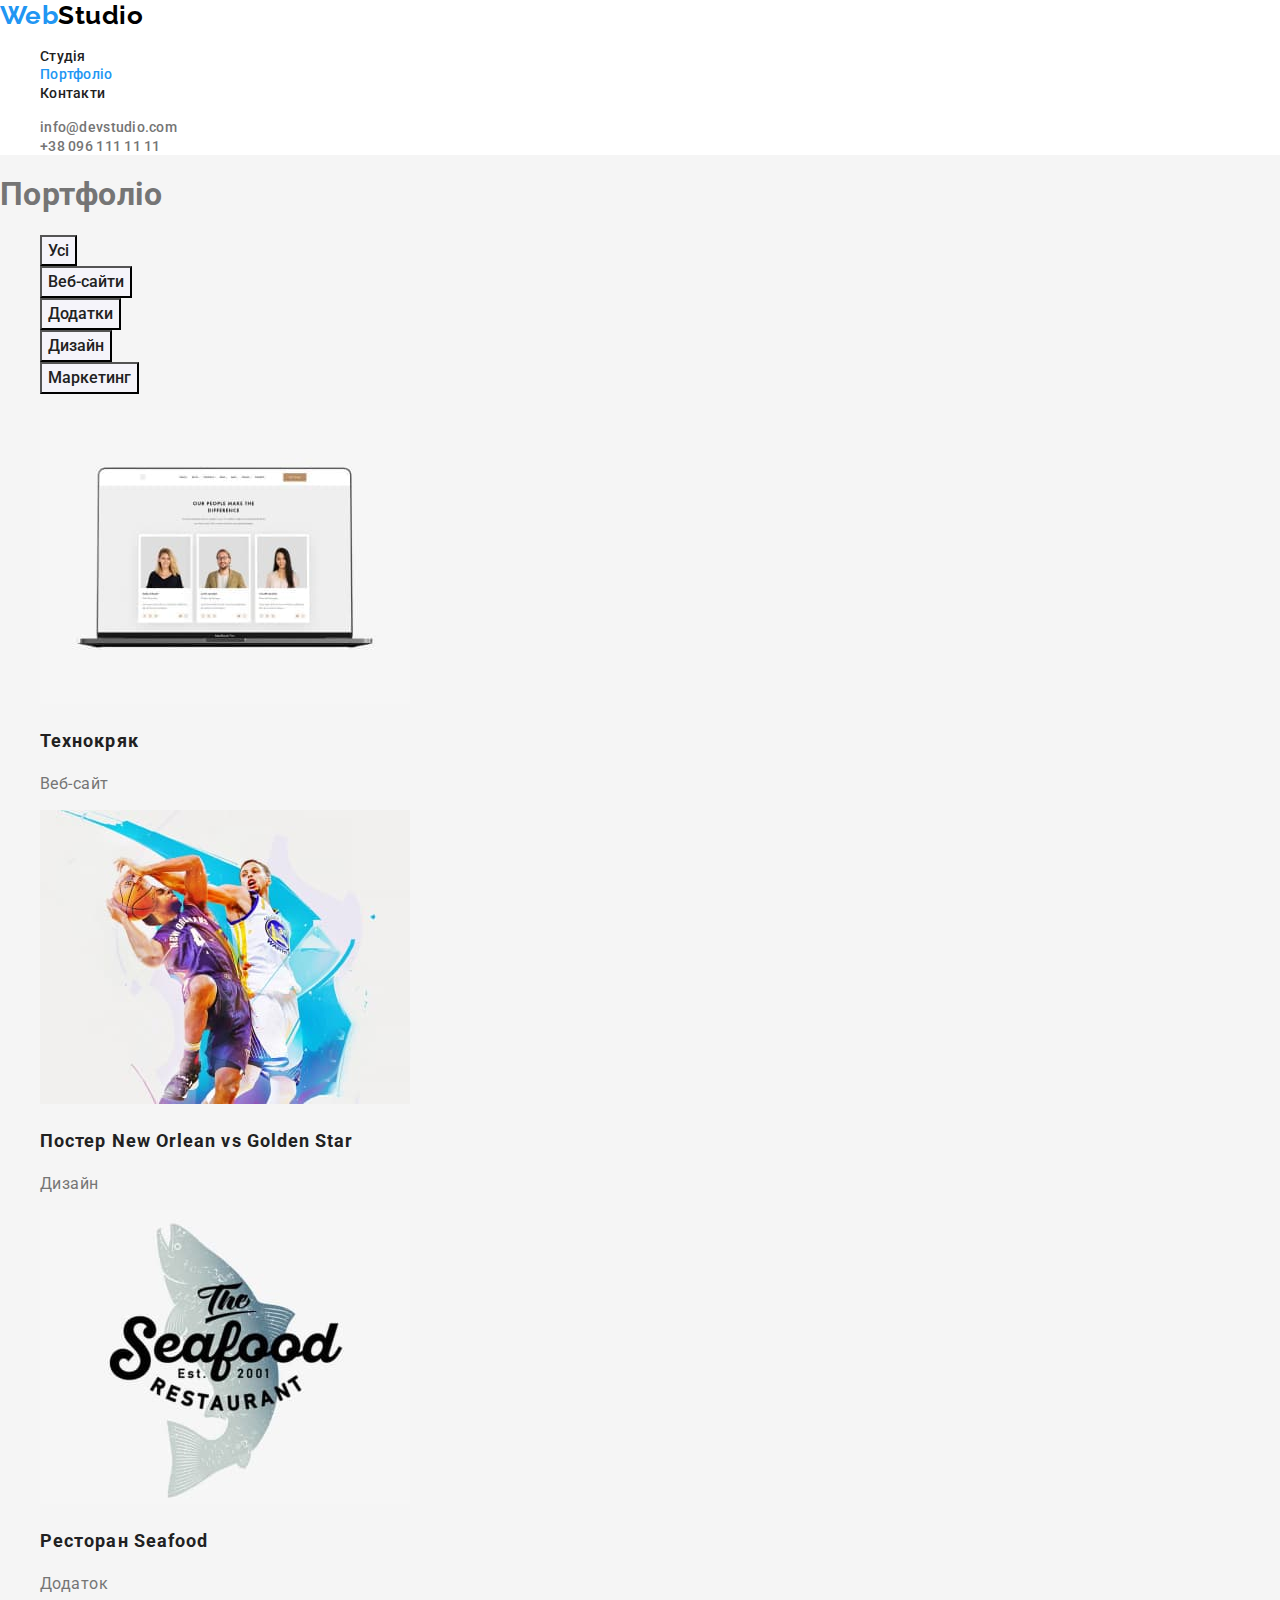
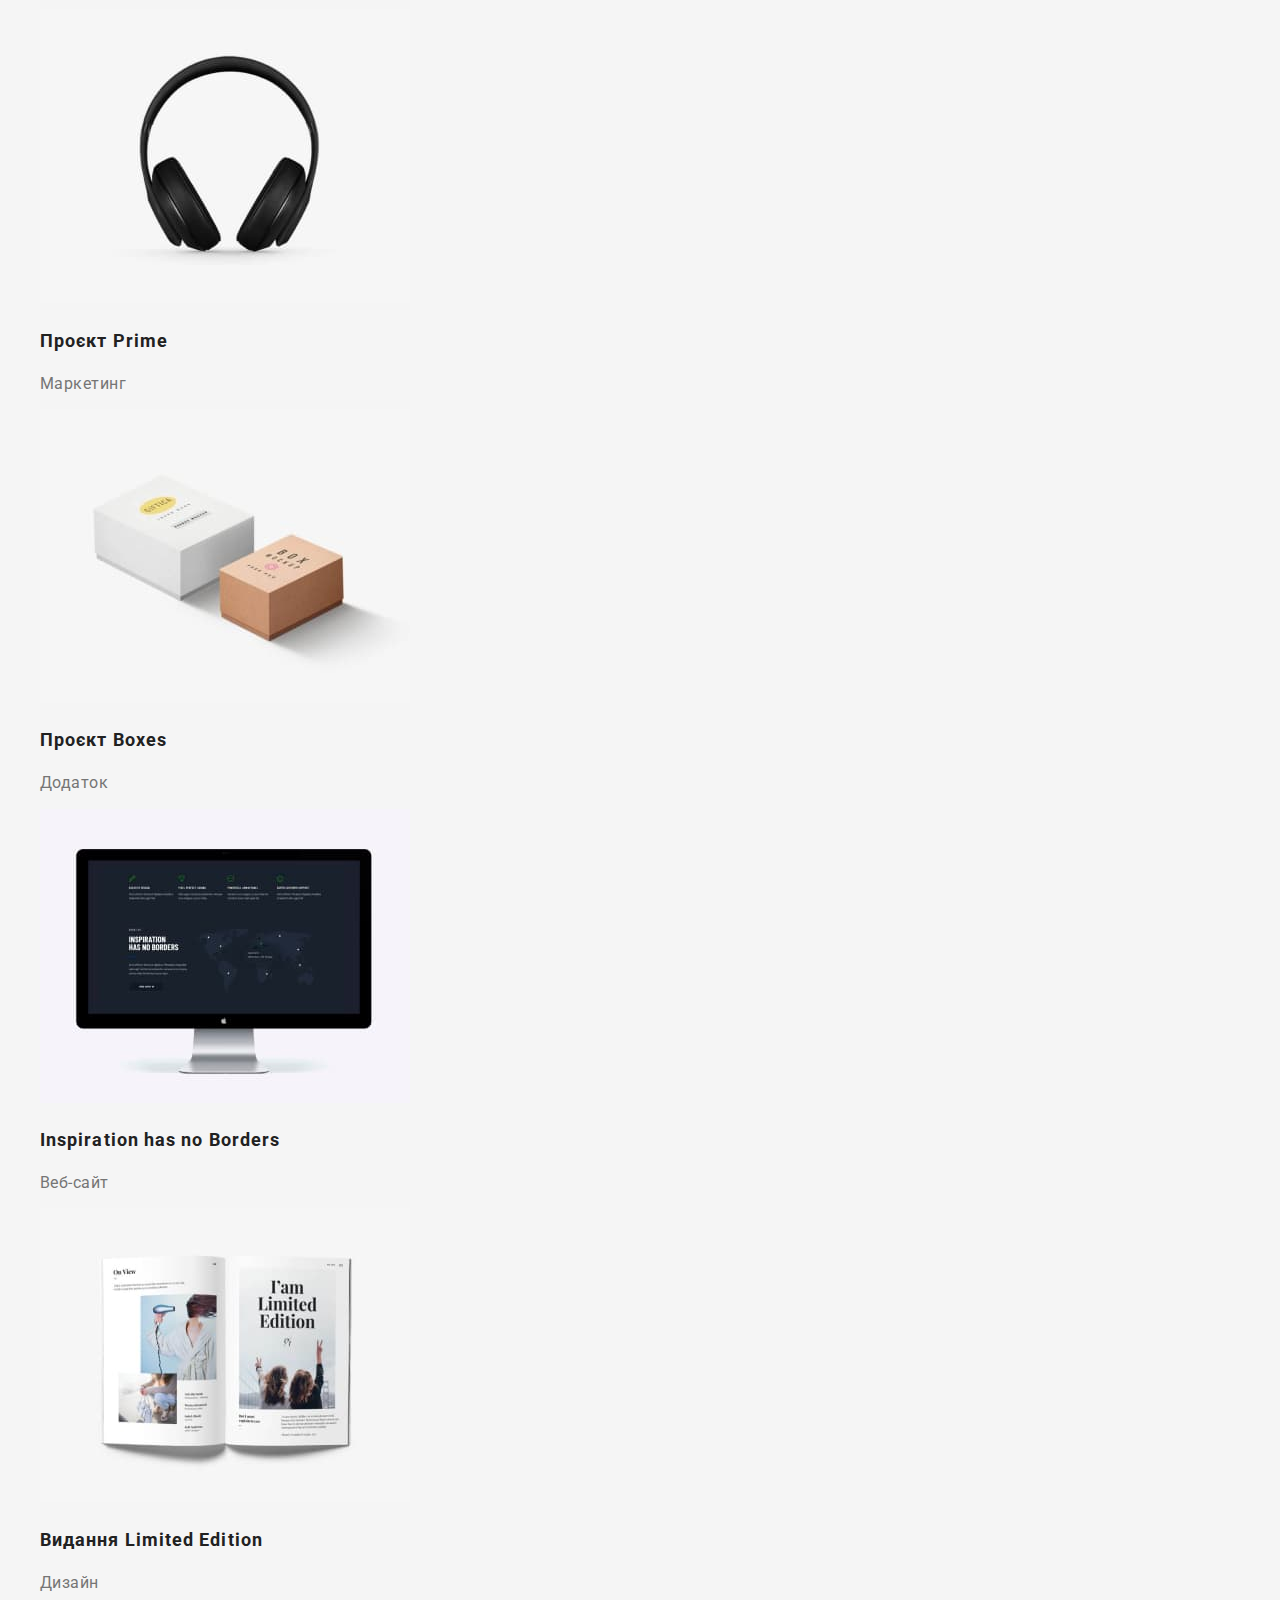
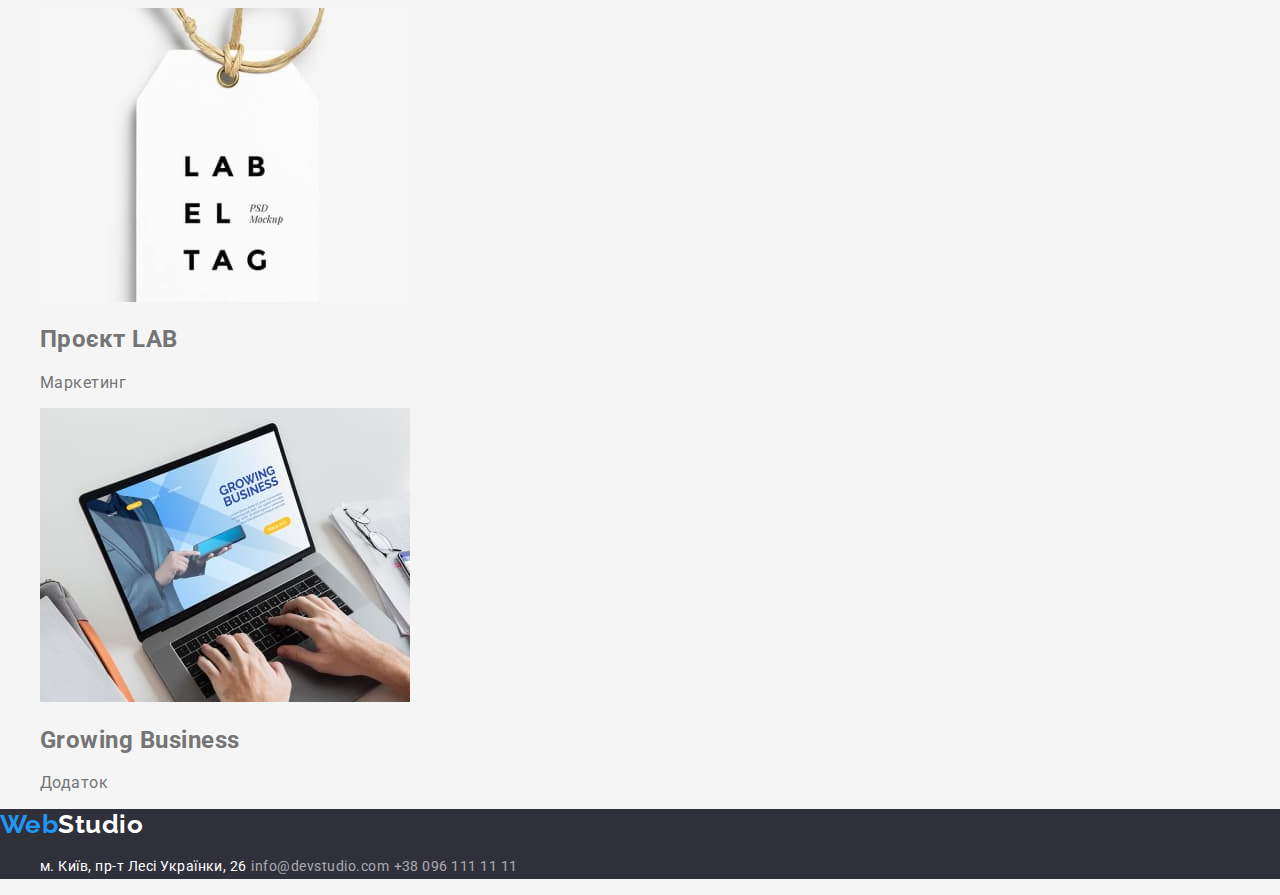
==== portfolio.html @ 349bbc89 "клон дз 2" ====
<!DOCTYPE html>
<html lang="uk">
  <head>
    <meta charset="UTF-8" />
    <meta http-equiv="X-UA-Compatible" content="IE=edge" />
    <meta name="viewport" content="width=device-width, initial-scale=1.0" />
    <title>портфоліо</title>
    <link
      href="https://fonts.googleapis.com/css2?family=Raleway:wght@700&family=Roboto:wght@400;500;700;900&display=swap"
      rel="stylesheet"
    />
    <link
      rel="stylesheet"
      href="https://cdnjs.cloudflare.com/ajax/libs/modern-normalize/1.1.0/modern-normalize.min.css"
    />
    <link rel="stylesheet" href="./css/style.css" />
  </head>
  <body class="page">
    <!-- основна навігація -->
    <!-- хедер -->
    <header class="page-header">
      <nav>
        <a href="./index.html" class="logo"
          >Web<span class="accent">Studio</span></a
        >
        <ul class="site-nav">
          <li><a href="./index.html" class="link">Студія</a></li>
          <li><a href="./portfolio.html" class="link current">Портфоліо</a></li>
          <li><a href="" class="link">Контакти</a></li>
        </ul>
      </nav>
      <ul class="contacts">
        <li>
          <a href="mailto:info@devstudio.com" class="link"
            >info@devstudio.com</a
          >
        </li>
        <li><a href="tel:+380961111111" class="link">+38 096 111 11 11</a></li>
      </ul>
    </header>

    <!-- портфоліо -->
    <main>
      <section class="section">
        <h1 class="section-title">Портфоліо</h1>

        <!-- фільтр -->
        <ul class="cursors">
          <li><button type="button" class="pointer">Усі</button></li>
          <li>
            <button type="button" class="pointer">Веб-сайти</button>
          </li>
          <li><button type="button" class="pointer">Додатки</button></li>
          <li><button type="button" class="pointer">Дизайн</button></li>
          <li>
            <button type="button" class="pointer">Маркетинг</button>
          </li>
        </ul>

        <!-- перелік проектів -->
        <ul class="projects">
          <li>
            <img src="./images/img7.jpg" alt="фото проекту" width="370" />
            <h2 class="title">Технокряк</h2>
            <p class="text">Веб-сайт</p>
          </li>
          <li>
            <img src="./images/img8.jpg" alt="фото проекту" width="370" />
            <h2 class="title">Постер New Orlean vs Golden Star</h2>
            <p class="text">Дизайн</p>
          </li>
          <li>
            <img src="./images/img9.jpg" alt="фото проекту" width="370" />
            <h2 class="title">Ресторан Seafood</h2>
            <p class="text">Додаток</p>
          </li>
          <li>
            <img src="./images/img10.jpg" alt="фото проекту" width="370" />
            <h2 class="title">Проєкт Prime</h2>
            <p class="text">Маркетинг</p>
          </li>
          <li>
            <img src="./images/img11.jpg" alt="фото проекту" width="370" />
            <h2 class="title">Проєкт Boxes</h2>
            <p class="text">Додаток</p>
          </li>
          <li>
            <img src="./images/img12.jpg" alt="фото проекту" width="370" />
            <h2 class="title">Inspiration has no Borders</h2>
            <p class="text">Веб-сайт</p>
          </li>
          <li>
            <img src="./images/img13.jpg" alt="фото проекту" width="370" />
            <h2 class="title">Видання Limited Edition</h2>
            <p class="text">Дизайн</p>
          </li>
          <li>
            <img src="./images/img14.jpg" alt="фото проекту" width="370" />
            <h2 class="section-title">Проєкт LAB</h2>
            <p>Маркетинг</p>
          </li>
          <li>
            <img src="./images/img15.jpg" alt="фото проекту" width="370" />
            <h2 class="section-title">Growing Business</h2>
            <p>Додаток</p>
          </li>
        </ul>
      </section>
    </main>

    <!--футер -->
    <footer class="page-footer">
      <a href="./index.html" class="logo"
        >Web<span class="accent-footer">Studio</span></a
      >
      <address class="address">
        <ul>
          <li>
            <a
              href="https://goo.gl/maps/Py5ExuETCazi23TDA"
              currenttarget="_blank"
              rel="noopener noreferrer"
              class="link-address"
              >м. Київ, пр-т Лесі Українки, 26</a
            >
            <a href="mailto:info@devstudio.com" class="link"
              >info@devstudio.com</a
            >
            <a href="tel:+380961111111" class="link">+38 096 111 11 11</a>
          </li>
        </ul>
      </address>
    </footer>
  </body>
</html>
---- css/style.css ----
:root {
  --primery-text-color: #757575;
  --title-text-color: #212121;
  --hover-focus-link-color: #2196f3;
  --filters-button-color: #212121;
  --filters-button-bcg-color: #f5f4fa;
  --filters-button-color-hover: #ffffff;
  --filters-button-bcg-color-focus: #2196f3;
}

/* цвет основного текста #757575 */
/* вторичній цвет текста #212121 */
/* акцент #2196F3 */
/* цвет фона f5f5f5 */
/* вторичній цвет фона #F5F4FA */

.page {
  background-color: #f5f5f5;
  color: var(--primery-text-color);
  font-family: Roboto, sans-serif;
  letter-spacing: 0.03em;
}
button {
  font-family: inherit;
}
ul {
  list-style: none;
}
a {
  text-decoration: none;
}

/* стили для хедер */
/* page header */
.page-header {
  background-color: #ffffff;
}
.logo {
  color: #2196f3;
  font-family: Raleway, sans-serif;
  font-weight: 700;
  font-size: 26px;
  line-height: 1.19;
}
.logo .accent {
  color: #000000;
}
.logo .accent-footer {
  color: #ffffff;
}
.site-nav .link {
  color: var(--title-text-color);
  font-weight: 500;
  font-size: 14px;
  line-height: 1.14;
  letter-spacing: 0.02em;
}
.site-nav .link:hover,
.site-nav .link:focus {
  color: var(--hover-focus-link-color);
}
.site-nav .link.current {
  color: #2196f3;
}
.contacts .link {
  color: var(--primery-text-color);
  font-weight: 500;
  font-size: 14px;
  line-height: 1.14;
  letter-spacing: 0.02em;
}
.contacts .link:hover,
.contacts .link:focus {
  color: var(--hover-focus-link-color);
}

/* стили для футер */
/* page footer */
.page-footer {
  background-color: #2f303a;
}
.address .link-address {
  color: #ffffff;
  font-size: 14px;
  line-height: 1.71;
  font-style: normal;
}
.address .link-address:hover,
.address .link-address:focus {
  color: var(--hover-focus-link-color);
}
.address .link {
  color: rgba(255, 255, 255, 0.6);
  font-size: 14px;
  line-height: 1.71;
  font-style: normal;
}
.address .link:hover,
.address .link:focus {
  color: var(--hover-focus-link-color);
}

/* стили для "студия" */
/* hero */
.hero {
  background-color: #2f303a;
}
.hero .title {
  color: #ffffff;
  font-weight: 900;
  font-size: 44px;
  line-height: 1.36;
  text-align: center;
  letter-spacing: 0.06em;
  text-transform: uppercase;
}
.hero .button {
  color: #ffffff;
  background-color: #2196f3;
  font-weight: 700;
  font-size: 16px;
  line-height: 1.88;
  display: flex;
  align-items: center;
  text-align: center;
  letter-spacing: 0.06em;
}
/* section features*/
.section-features .title {
  color: var(--title-text-color);
  font-weight: 700;
  font-size: 14px;
  line-height: 1.14;
  text-transform: uppercase;
}
.section-features .text {
  color: var(--primery-text-color);
  font-size: 14px;
  line-height: 1.71;
}

/* section work */
.section-work .title {
  color: var(--title-text-color);
  font-weight: 700;
  font-size: 36px;
  line-height: 1.16;
  text-align: center;
}

/* section team */
.team-title {
  color: var(--title-text-color);
  font-weight: 700;
  font-size: 36px;
  line-height: 1.16;
  text-align: center;
}
.section-team .title {
  color: var(--title-text-color);
  font-weight: 500;
  font-size: 16px;
  line-height: 1.18;
  /* identical to box height */
  text-align: center;
}
.section-team .text {
  color: var(--primery-text-color);
  font-size: 16px;
  line-height: 1.18;
  /* identical to box height */
  text-align: center;
}

/* стили для "портфолио" */
/* filters page portfolio */
.cursors .pointer {
  color: var(--filters-button-color);
  background-color: var(--filters-button-bcg-color);
  font-weight: 500;
  font-size: 16px;
  line-height: 1.62;
  text-align: center;
}
.cursors .pointer:hover,
.cursors .pointer:focus {
  color: var(--filters-button-color-hover);
  background-color: var(--filters-button-bcg-color-focus);
}
.pointer {
  cursor: pointer;
}

/* projects */
.projects .title {
  color: var(--title-text-color);
  font-weight: 700;
  font-size: 18px;
  line-height: 2;
  letter-spacing: 0.06em;
}
.project .text {
  color: var(--primery-text-color);
  font-size: 16px;
  line-height: 1.88;
}
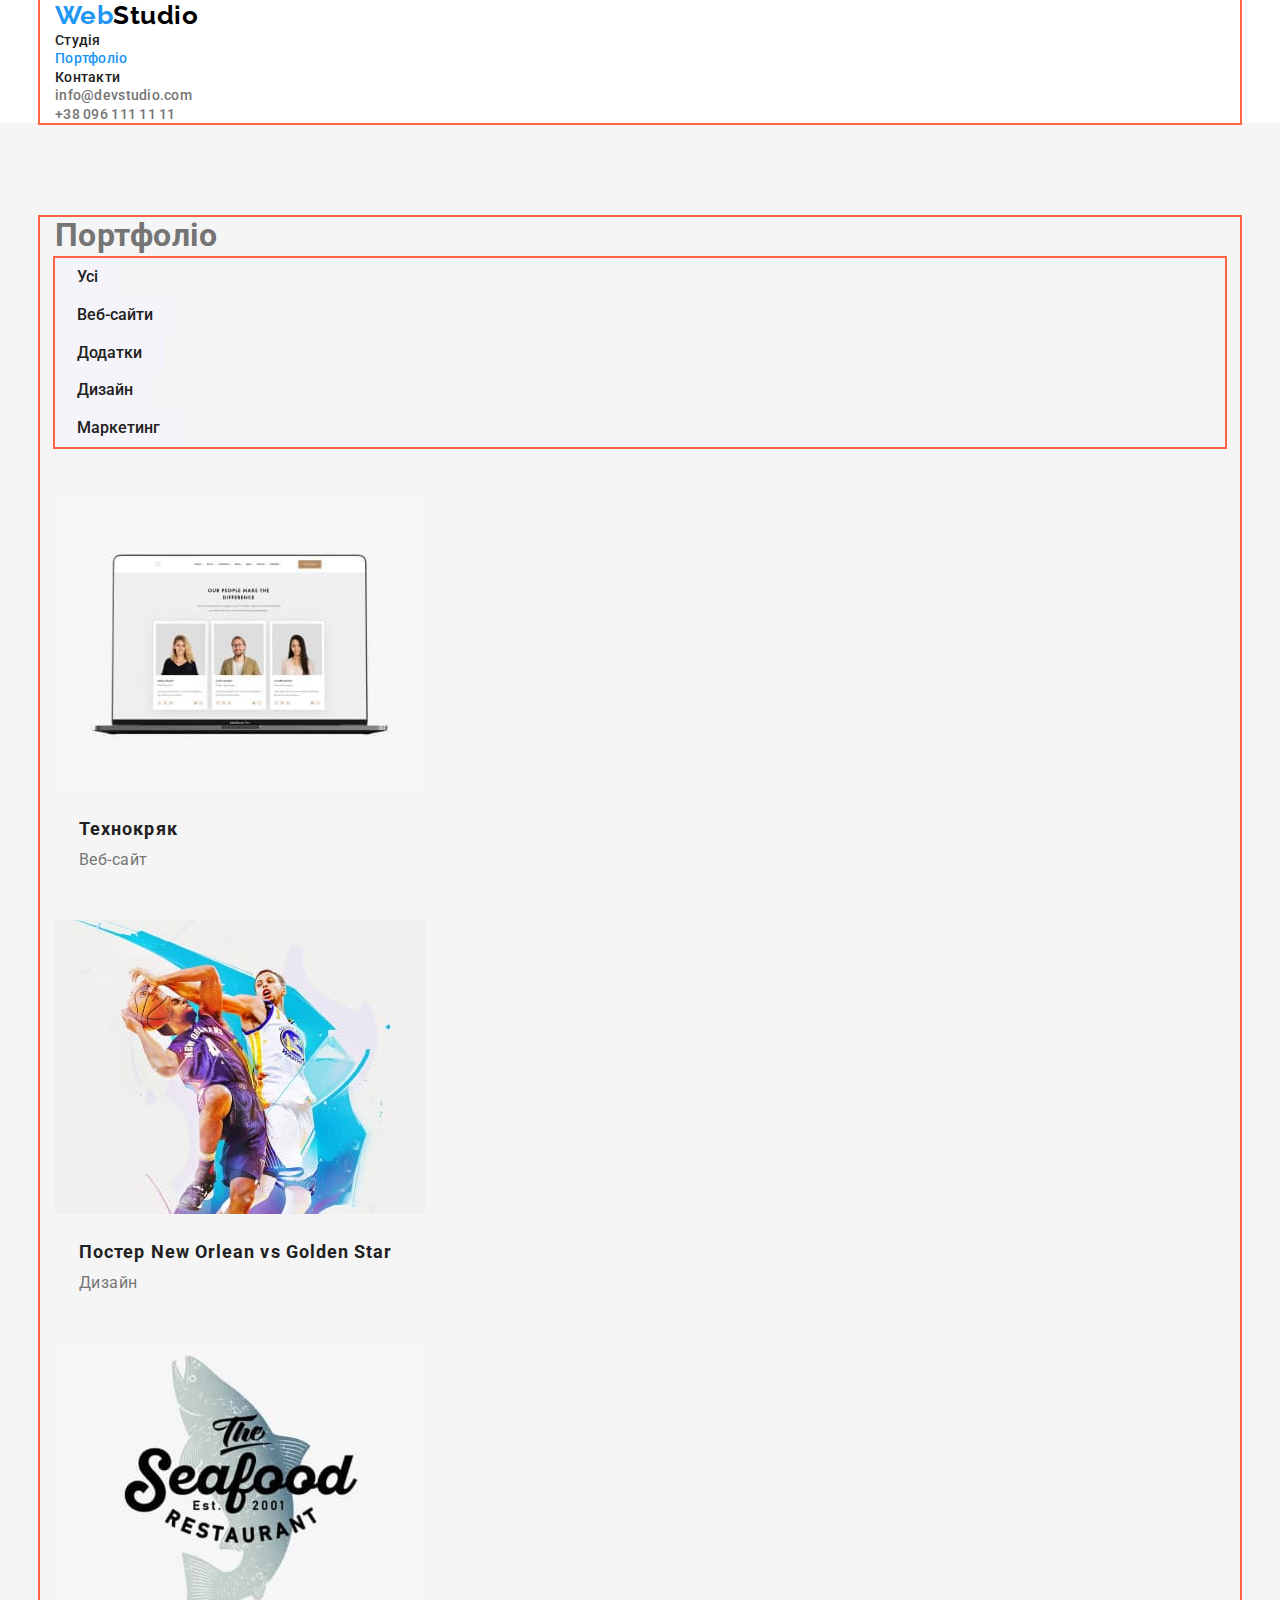
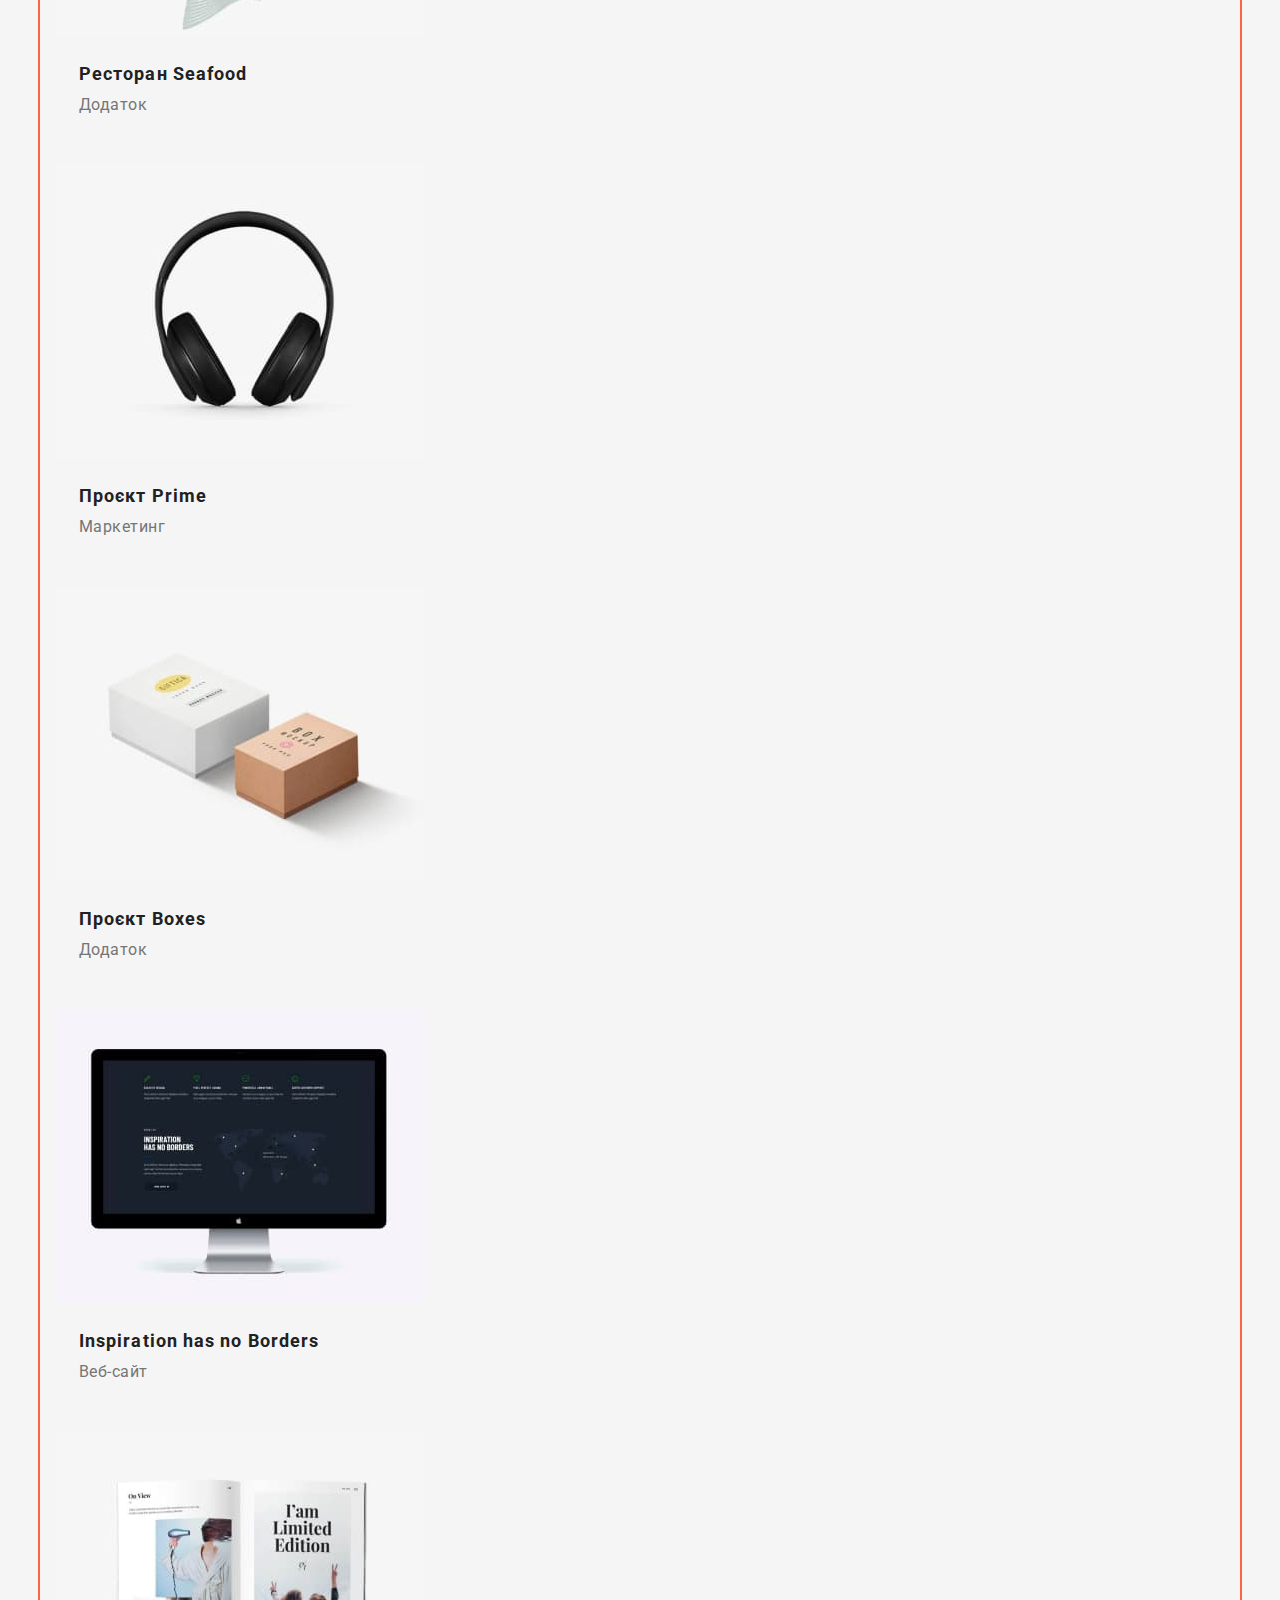
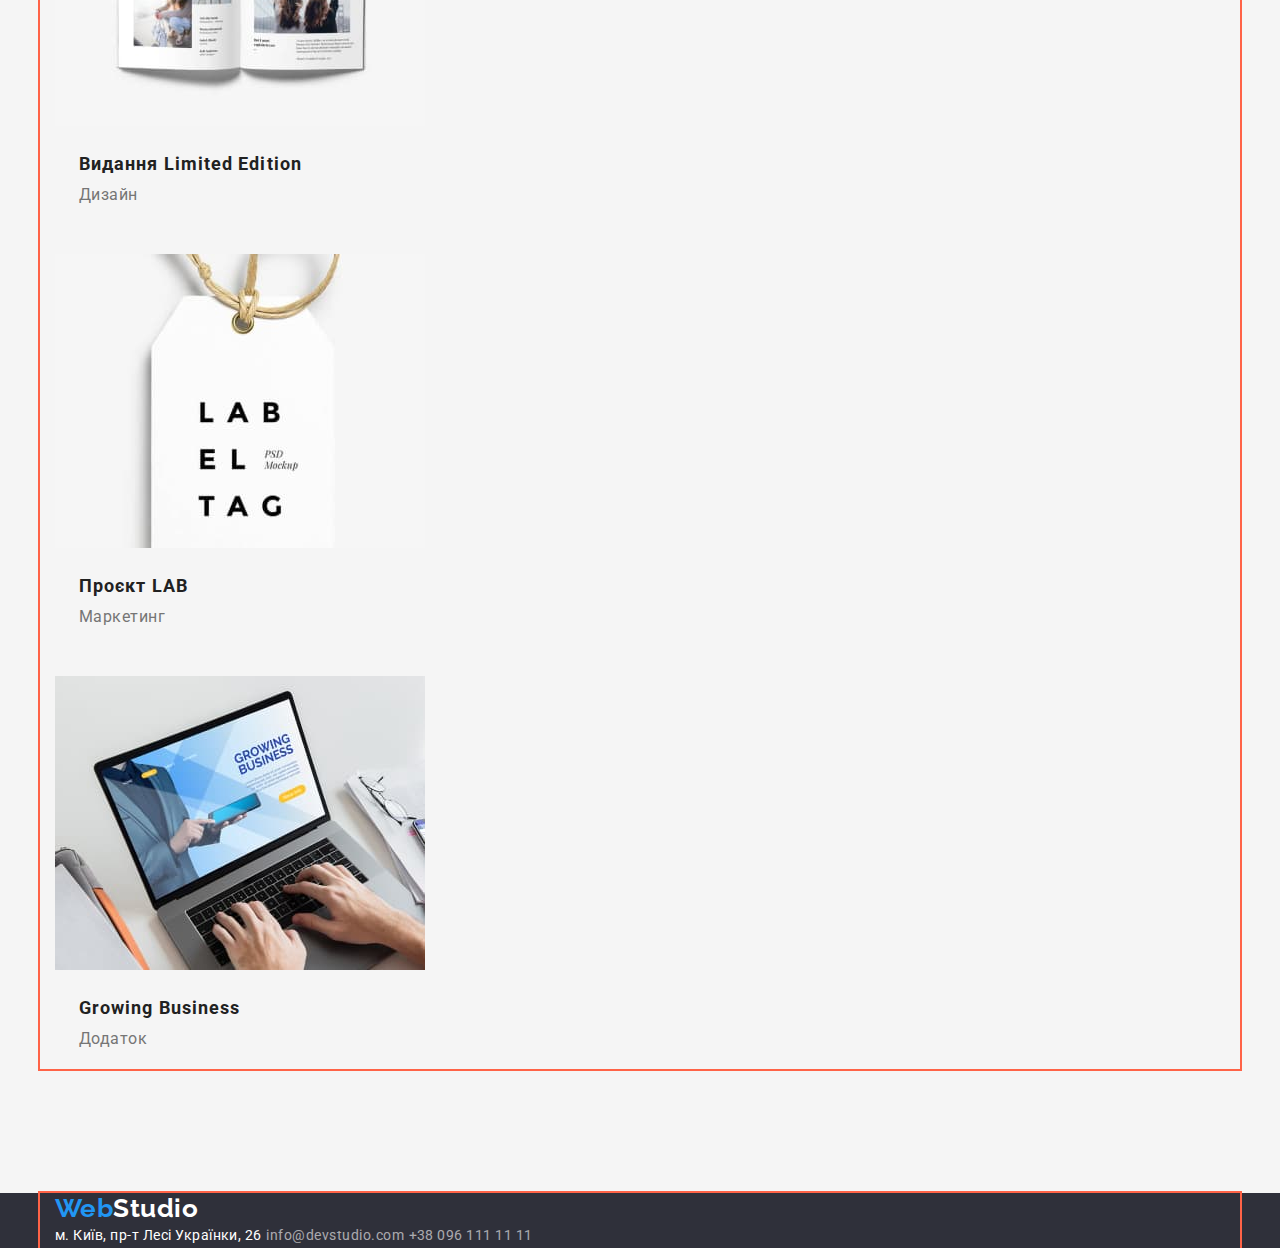
==== commit e2b9ad00: "геометрия" ====
--- a/portfolio.html
+++ b/portfolio.html
@@ -19,117 +19,153 @@
     <!-- основна навігація -->
     <!-- хедер -->
     <header class="page-header">
-      <nav>
-        <a href="./index.html" class="logo"
-          >Web<span class="accent">Studio</span></a
-        >
-        <ul class="site-nav">
-          <li><a href="./index.html" class="link">Студія</a></li>
-          <li><a href="./portfolio.html" class="link current">Портфоліо</a></li>
-          <li><a href="" class="link">Контакти</a></li>
+      <div class="conteiner">
+        <nav>
+          <a href="./index.html" class="logo"
+            >Web<span class="accent">Studio</span></a
+          >
+          <ul class="site-nav">
+            <li><a href="./index.html" class="link">Студія</a></li>
+            <li>
+              <a href="./portfolio.html" class="link current">Портфоліо</a>
+            </li>
+            <li><a href="" class="link">Контакти</a></li>
+          </ul>
+        </nav>
+        <ul class="contacts">
+          <li>
+            <a href="mailto:info@devstudio.com" class="link"
+              >info@devstudio.com</a
+            >
+          </li>
+          <li>
+            <a href="tel:+380961111111" class="link">+38 096 111 11 11</a>
+          </li>
         </ul>
-      </nav>
-      <ul class="contacts">
-        <li>
-          <a href="mailto:info@devstudio.com" class="link"
-            >info@devstudio.com</a
-          >
-        </li>
-        <li><a href="tel:+380961111111" class="link">+38 096 111 11 11</a></li>
-      </ul>
+      </div>
     </header>
 
     <!-- портфоліо -->
     <main>
       <section class="section">
-        <h1 class="section-title">Портфоліо</h1>
+        <div class="conteiner">
+          <h1 class="section-title">Портфоліо</h1>
 
-        <!-- фільтр -->
-        <ul class="cursors">
-          <li><button type="button" class="pointer">Усі</button></li>
-          <li>
-            <button type="button" class="pointer">Веб-сайти</button>
-          </li>
-          <li><button type="button" class="pointer">Додатки</button></li>
-          <li><button type="button" class="pointer">Дизайн</button></li>
-          <li>
-            <button type="button" class="pointer">Маркетинг</button>
-          </li>
-        </ul>
+          <!-- фільтр -->
+          <ul class="filter-list">
+            <li class="filter-item">
+              <button type="button" class="filter-btn">Усі</button>
+            </li>
+            <li class="filter-item">
+              <button type="button" class="filter-btn">Веб-сайти</button>
+            </li>
+            <li class="filter-item">
+              <button type="button" class="filter-btn">Додатки</button>
+            </li>
+            <li class="filter-item">
+              <button type="button" class="filter-btn">Дизайн</button>
+            </li>
+            <li class="filter-item">
+              <button type="button" class="filter-btn">Маркетинг</button>
+            </li>
+          </ul>
 
-        <!-- перелік проектів -->
-        <ul class="projects">
-          <li>
-            <img src="./images/img7.jpg" alt="фото проекту" width="370" />
-            <h2 class="title">Технокряк</h2>
-            <p class="text">Веб-сайт</p>
-          </li>
-          <li>
-            <img src="./images/img8.jpg" alt="фото проекту" width="370" />
-            <h2 class="title">Постер New Orlean vs Golden Star</h2>
-            <p class="text">Дизайн</p>
-          </li>
-          <li>
-            <img src="./images/img9.jpg" alt="фото проекту" width="370" />
-            <h2 class="title">Ресторан Seafood</h2>
-            <p class="text">Додаток</p>
-          </li>
-          <li>
-            <img src="./images/img10.jpg" alt="фото проекту" width="370" />
-            <h2 class="title">Проєкт Prime</h2>
-            <p class="text">Маркетинг</p>
-          </li>
-          <li>
-            <img src="./images/img11.jpg" alt="фото проекту" width="370" />
-            <h2 class="title">Проєкт Boxes</h2>
-            <p class="text">Додаток</p>
-          </li>
-          <li>
-            <img src="./images/img12.jpg" alt="фото проекту" width="370" />
-            <h2 class="title">Inspiration has no Borders</h2>
-            <p class="text">Веб-сайт</p>
-          </li>
-          <li>
-            <img src="./images/img13.jpg" alt="фото проекту" width="370" />
-            <h2 class="title">Видання Limited Edition</h2>
-            <p class="text">Дизайн</p>
-          </li>
-          <li>
-            <img src="./images/img14.jpg" alt="фото проекту" width="370" />
-            <h2 class="section-title">Проєкт LAB</h2>
-            <p>Маркетинг</p>
-          </li>
-          <li>
-            <img src="./images/img15.jpg" alt="фото проекту" width="370" />
-            <h2 class="section-title">Growing Business</h2>
-            <p>Додаток</p>
-          </li>
-        </ul>
+          <!-- перелік проектів -->
+          <ul class="projects">
+            <li class="projects-item">
+              <img src="./images/img7.jpg" alt="фото проекту" width="370" />
+              <div class="sub-title">
+                <h2 class="title section-title">Технокряк</h2>
+                <p class="text">Веб-сайт</p>
+              </div>
+            </li>
+            <li class="projects-item">
+              <img src="./images/img8.jpg" alt="фото проекту" width="370" />
+              <div class="sub-title">
+                <h2 class="title section-title">
+                  Постер New Orlean vs Golden Star
+                </h2>
+                <p class="text">Дизайн</p>
+              </div>
+            </li>
+            <li class="projects-item">
+              <img src="./images/img9.jpg" alt="фото проекту" width="370" />
+              <div class="sub-title">
+                <h2 class="title section-title">Ресторан Seafood</h2>
+                <p class="text">Додаток</p>
+              </div>
+            </li>
+            <li class="projects-item">
+              <img src="./images/img10.jpg" alt="фото проекту" width="370" />
+              <div class="sub-title">
+                <h2 class="title section-title">Проєкт Prime</h2>
+                <p class="text">Маркетинг</p>
+              </div>
+            </li>
+            <li class="projects-item">
+              <img src="./images/img11.jpg" alt="фото проекту" width="370" />
+              <div class="sub-title">
+                <h2 class="title section-title">Проєкт Boxes</h2>
+                <p class="text">Додаток</p>
+              </div>
+            </li>
+            <li class="projects-item">
+              <img src="./images/img12.jpg" alt="фото проекту" width="370" />
+              <div class="sub-title">
+                <h2 class="title section-title">Inspiration has no Borders</h2>
+                <p class="text">Веб-сайт</p>
+              </div>
+            </li>
+            <li class="projects-item">
+              <img src="./images/img13.jpg" alt="фото проекту" width="370" />
+              <div class="sub-title">
+                <h2 class="title section-title">Видання Limited Edition</h2>
+                <p class="text">Дизайн</p>
+              </div>
+            </li>
+            <li class="projects-item">
+              <img src="./images/img14.jpg" alt="фото проекту" width="370" />
+              <div class="sub-title">
+                <h2 class="title section-title">Проєкт LAB</h2>
+                <p>Маркетинг</p>
+              </div>
+            </li>
+            <li class="projects-item">
+              <img src="./images/img15.jpg" alt="фото проекту" width="370" />
+              <div class="sub-title">
+                <h2 class="title section-title">Growing Business</h2>
+                <p>Додаток</p>
+              </div>
+            </li>
+          </ul>
+        </div>
       </section>
     </main>
 
     <!--футер -->
     <footer class="page-footer">
-      <a href="./index.html" class="logo"
-        >Web<span class="accent-footer">Studio</span></a
-      >
-      <address class="address">
-        <ul>
-          <li>
-            <a
-              href="https://goo.gl/maps/Py5ExuETCazi23TDA"
-              currenttarget="_blank"
-              rel="noopener noreferrer"
-              class="link-address"
-              >м. Київ, пр-т Лесі Українки, 26</a
-            >
-            <a href="mailto:info@devstudio.com" class="link"
-              >info@devstudio.com</a
-            >
-            <a href="tel:+380961111111" class="link">+38 096 111 11 11</a>
-          </li>
-        </ul>
-      </address>
+      <div class="conteiner">
+        <a href="./index.html" class="logo footer-logo"
+          >Web<span class="accent-footer">Studio</span></a
+        >
+        <address class="address">
+          <ul>
+            <li>
+              <a
+                href="https://goo.gl/maps/Py5ExuETCazi23TDA"
+                currenttarget="_blank"
+                rel="noopener noreferrer"
+                class="link-address"
+                >м. Київ, пр-т Лесі Українки, 26</a
+              >
+              <a href="mailto:info@devstudio.com" class="link"
+                >info@devstudio.com</a
+              >
+              <a href="tel:+380961111111" class="link">+38 096 111 11 11</a>
+            </li>
+          </ul>
+        </address>
+      </div>
     </footer>
   </body>
 </html>
--- a/css/style.css
+++ b/css/style.css
@@ -8,6 +8,45 @@
   --filters-button-bcg-color-focus: #2196f3;
 }
 
+ul {
+  list-style: none;
+  padding: 0;
+  margin: 0;
+}
+a {
+  text-decoration: none;
+  color: inherit;
+}
+h1,
+h2,
+h3,
+h4,
+h5,
+h6 {
+  margin: 0;
+}
+p {
+  margin: 0;
+}
+address {
+  font-style: normal;
+}
+button {
+  font-family: inherit;
+  padding: 0;
+  margin: 0;
+}
+img {
+  display: block;
+  max-width: 100%;
+  height: auto;
+}
+
+.section {
+  padding-top: 94px;
+  padding-bottom: 94px;
+}
+
 /* цвет основного текста #757575 */
 /* вторичній цвет текста #212121 */
 /* акцент #2196F3 */
@@ -19,15 +58,27 @@
   color: var(--primery-text-color);
   font-family: Roboto, sans-serif;
   letter-spacing: 0.03em;
-}
+  margin: 0;
+}
+
 button {
   font-family: inherit;
 }
+
 ul {
   list-style: none;
 }
+
 a {
   text-decoration: none;
+}
+
+.conteiner {
+  width: 1200px;
+  padding-left: 15px;
+  padding-right: 15px;
+  margin: 0 auto;
+  outline: 2px solid tomato;
 }
 
 /* стили для хедер */
@@ -48,6 +99,10 @@
 .logo .accent-footer {
   color: #ffffff;
 }
+.footer-logo {
+  margin-bottom: 20px;
+}
+
 .site-nav .link {
   color: var(--title-text-color);
   font-weight: 500;
@@ -103,9 +158,12 @@
 /* стили для "студия" */
 /* hero */
 .hero {
+  padding-top: 200px;
+  padding-bottom: 200px;
   background-color: #2f303a;
 }
 .hero .title {
+  margin-bottom: 30px;
   color: #ffffff;
   font-weight: 900;
   font-size: 44px;
@@ -124,8 +182,13 @@
   align-items: center;
   text-align: center;
   letter-spacing: 0.06em;
+  border-radius: 4px;
 }
 /* section features*/
+.features {
+  margin-bottom: 10px;
+}
+
 .section-features .title {
   color: var(--title-text-color);
   font-weight: 700;
@@ -141,6 +204,7 @@
 
 /* section work */
 .section-work .title {
+  margin-bottom: 50px;
   color: var(--title-text-color);
   font-weight: 700;
   font-size: 36px;
@@ -149,7 +213,16 @@
 }
 
 /* section team */
+.user-img {
+  margin-bottom: 30px;
+}
+
+.user-title {
+  margin-bottom: 10px;
+}
+
 .team-title {
+  margin-bottom: 50px;
   color: var(--title-text-color);
   font-weight: 700;
   font-size: 36px;
@@ -174,7 +247,15 @@
 
 /* стили для "портфолио" */
 /* filters page portfolio */
-.cursors .pointer {
+.filter-list {
+  margin-bottom: 50px;
+  outline: 2px solid tomato;
+}
+
+.filter-list .filter-btn {
+  border-radius: 4px;
+  padding: 6px 22px;
+  border: transparent;
   color: var(--filters-button-color);
   background-color: var(--filters-button-bcg-color);
   font-weight: 500;
@@ -182,16 +263,29 @@
   line-height: 1.62;
   text-align: center;
 }
-.cursors .pointer:hover,
-.cursors .pointer:focus {
+.filter-list .filter-btn:hover,
+.filter-list .filter-btn:focus {
+  padding: 6px 25px;
+  border: transparent;
   color: var(--filters-button-color-hover);
   background-color: var(--filters-button-bcg-color-focus);
 }
-.pointer {
+.filter-btn {
   cursor: pointer;
 }
 
 /* projects */
+.projects-item {
+  margin-bottom: 30px;
+}
+
+.sub-title {
+  padding: 20px 24px;
+}
+
+.section-title {
+  margin-bottom: 4px;
+}
 .projects .title {
   color: var(--title-text-color);
   font-weight: 700;
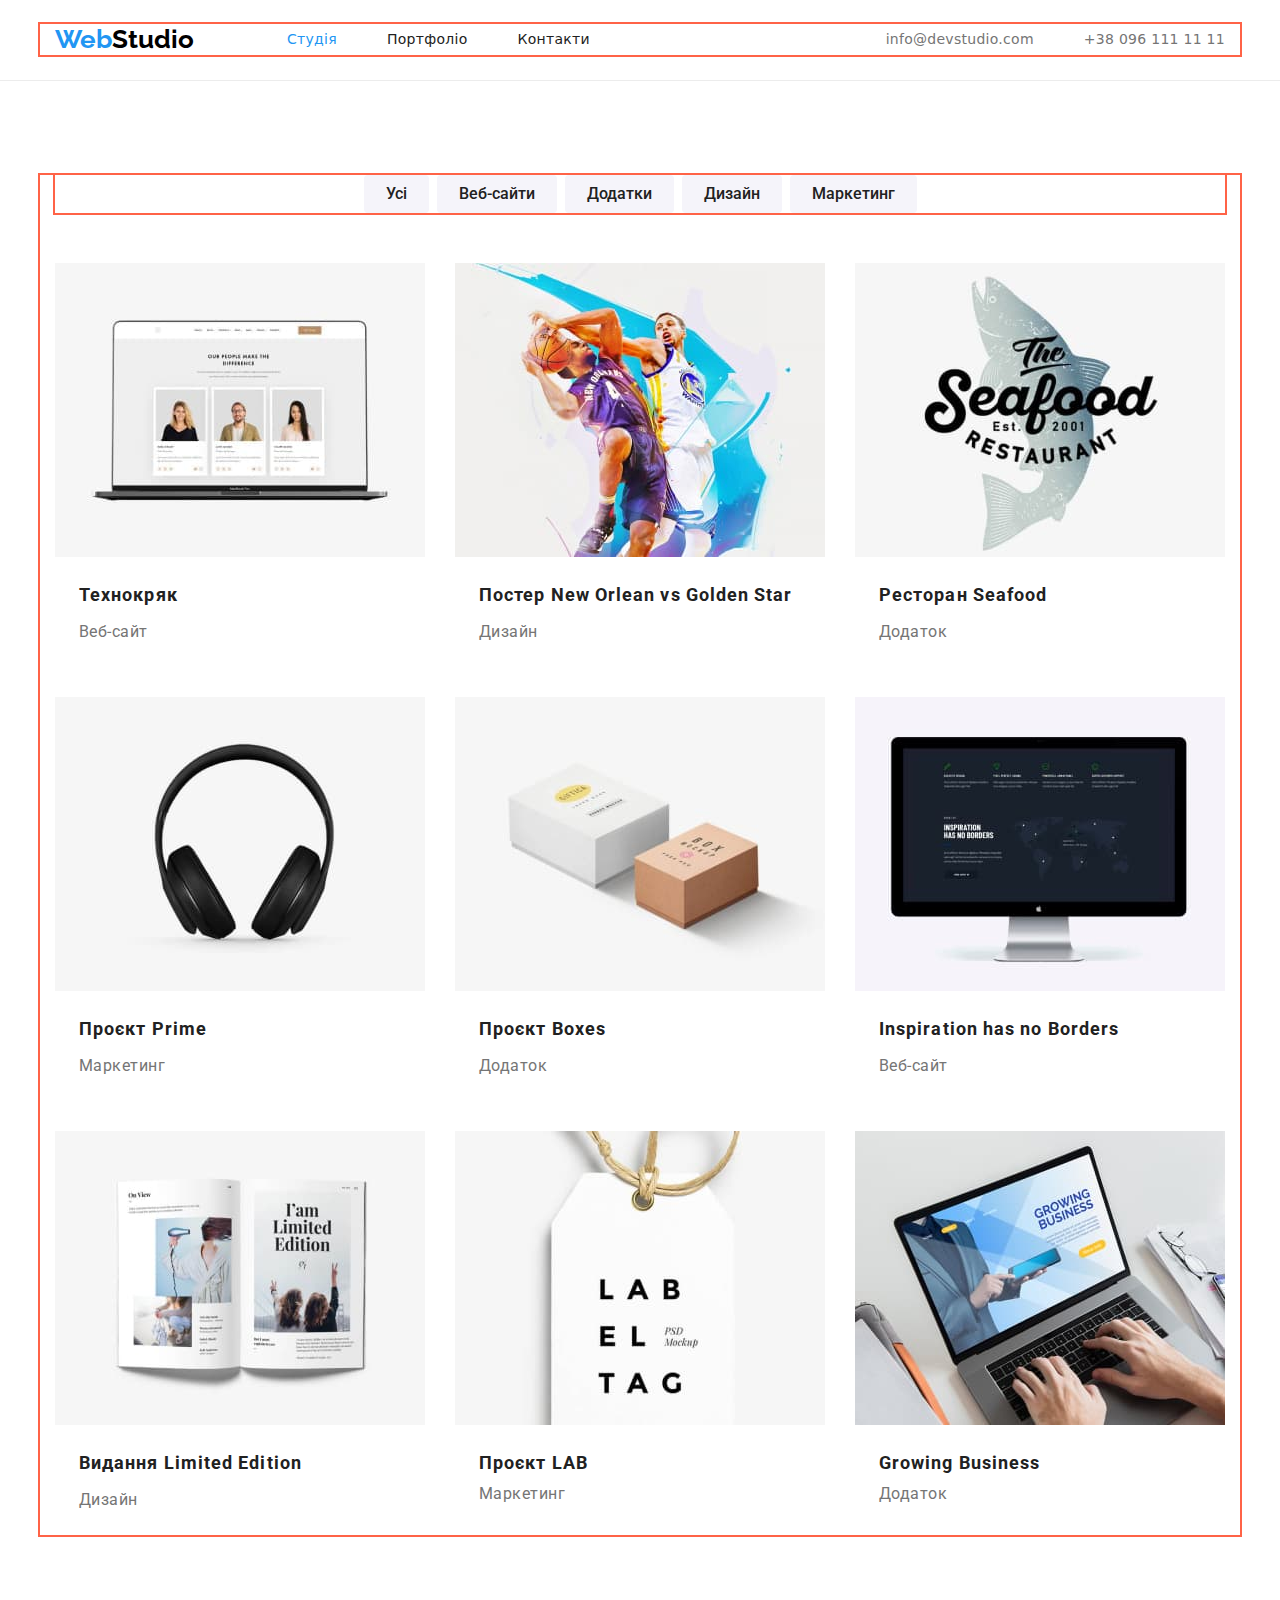
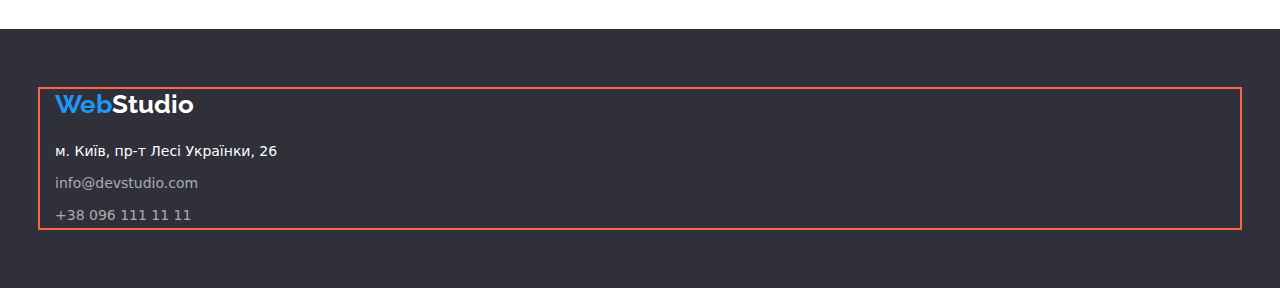
==== commit 5a993fe8: "добавил флексы и марджены" ====
--- a/portfolio.html
+++ b/portfolio.html
@@ -15,41 +15,44 @@
     />
     <link rel="stylesheet" href="./css/style.css" />
   </head>
-  <body class="page">
+  <body>
     <!-- основна навігація -->
     <!-- хедер -->
+    <!-- основна навігація -->
     <header class="page-header">
       <div class="conteiner">
-        <nav>
+        <nav class="nav-menu">
           <a href="./index.html" class="logo"
             >Web<span class="accent">Studio</span></a
           >
           <ul class="site-nav">
-            <li><a href="./index.html" class="link">Студія</a></li>
-            <li>
-              <a href="./portfolio.html" class="link current">Портфоліо</a>
+            <li class="item">
+              <a href="./index.html" class="link current">Студія</a>
             </li>
-            <li><a href="" class="link">Контакти</a></li>
+            <li class="item">
+              <a href="./portfolio.html" class="link">Портфоліо</a>
+            </li>
+            <li class="item"><a href="" class="link">Контакти</a></li>
+          </ul>
+          <ul class="contacts">
+            <li class="item">
+              <a href="mailto:info@devstudio.com" class="link"
+                >info@devstudio.com</a
+              >
+            </li>
+            <li class="item">
+              <a href="tel:+380961111111" class="link">+38 096 111 11 11</a>
+            </li>
           </ul>
         </nav>
-        <ul class="contacts">
-          <li>
-            <a href="mailto:info@devstudio.com" class="link"
-              >info@devstudio.com</a
-            >
-          </li>
-          <li>
-            <a href="tel:+380961111111" class="link">+38 096 111 11 11</a>
-          </li>
-        </ul>
       </div>
     </header>
 
     <!-- портфоліо -->
-    <main>
+    <main class="page">
       <section class="section">
         <div class="conteiner">
-          <h1 class="section-title">Портфоліо</h1>
+          <h1 class="visible-hidden">Портфоліо</h1>
 
           <!-- фільтр -->
           <ul class="filter-list">
@@ -144,23 +147,27 @@
 
     <!--футер -->
     <footer class="page-footer">
-      <div class="conteiner">
+      <div class="conteiner footer-conteiner">
         <a href="./index.html" class="logo footer-logo"
           >Web<span class="accent-footer">Studio</span></a
         >
         <address class="address">
           <ul>
-            <li>
+            <li class="footer-link">
               <a
                 href="https://goo.gl/maps/Py5ExuETCazi23TDA"
-                currenttarget="_blank"
+                target="_blank"
                 rel="noopener noreferrer"
                 class="link-address"
                 >м. Київ, пр-т Лесі Українки, 26</a
               >
+            </li>
+            <li class="footer-link">
               <a href="mailto:info@devstudio.com" class="link"
                 >info@devstudio.com</a
               >
+            </li>
+            <li class="footer-link">
               <a href="tel:+380961111111" class="link">+38 096 111 11 11</a>
             </li>
           </ul>
--- a/css/style.css
+++ b/css/style.css
@@ -1,3 +1,9 @@
+/* цвет основного текста #757575 */
+/* вторичній цвет текста #212121 */
+/* акцент #2196F3 */
+/* цвет фона f5f5f5 */
+/* вторичній цвет фона #F5F4FA */
+
 :root {
   --primery-text-color: #757575;
   --title-text-color: #212121;
@@ -8,6 +14,8 @@
   --filters-button-bcg-color-focus: #2196f3;
 }
 
+/* сброс */
+
 ul {
   list-style: none;
   padding: 0;
@@ -47,14 +55,7 @@
   padding-bottom: 94px;
 }
 
-/* цвет основного текста #757575 */
-/* вторичній цвет текста #212121 */
-/* акцент #2196F3 */
-/* цвет фона f5f5f5 */
-/* вторичній цвет фона #F5F4FA */
-
 .page {
-  background-color: #f5f5f5;
   color: var(--primery-text-color);
   font-family: Roboto, sans-serif;
   letter-spacing: 0.03em;
@@ -83,25 +84,52 @@
 
 /* стили для хедер */
 /* page header */
+
+.nav-menu {
+  display: flex;
+}
+
+.site-nav {
+  display: flex;
+  align-items: center;
+}
+
+.site-nav .item + .item {
+  margin-left: 50px;
+}
+
+.contacts {
+  display: flex;
+  align-items: center;
+
+  margin-left: auto;
+}
+
+.contacts .item {
+  margin-left: 50px;
+}
+
 .page-header {
+  padding-top: 24px;
+  padding-bottom: 25px;
+  border-bottom: 1px solid #ececec;
+
   background-color: #ffffff;
 }
+
 .logo {
+  margin-right: 93px;
+
   color: #2196f3;
   font-family: Raleway, sans-serif;
   font-weight: 700;
   font-size: 26px;
   line-height: 1.19;
 }
+
 .logo .accent {
   color: #000000;
 }
-.logo .accent-footer {
-  color: #ffffff;
-}
-.footer-logo {
-  margin-bottom: 20px;
-}
 
 .site-nav .link {
   color: var(--title-text-color);
@@ -110,13 +138,16 @@
   line-height: 1.14;
   letter-spacing: 0.02em;
 }
+
 .site-nav .link:hover,
 .site-nav .link:focus {
   color: var(--hover-focus-link-color);
 }
+
 .site-nav .link.current {
   color: #2196f3;
 }
+
 .contacts .link {
   color: var(--primery-text-color);
   font-weight: 500;
@@ -124,6 +155,7 @@
   line-height: 1.14;
   letter-spacing: 0.02em;
 }
+
 .contacts .link:hover,
 .contacts .link:focus {
   color: var(--hover-focus-link-color);
@@ -131,25 +163,47 @@
 
 /* стили для футер */
 /* page footer */
+.footer-conteiner {
+  display: flex;
+  flex-direction: column;
+}
+
+.footer-logo {
+  margin-bottom: 20px;
+}
+
+.footer-link:not(:last-child) {
+  margin-bottom: 8px;
+}
+
+.logo .accent-footer {
+  color: #ffffff;
+}
+
 .page-footer {
+  padding: 60px 0;
   background-color: #2f303a;
 }
+
 .address .link-address {
   color: #ffffff;
   font-size: 14px;
   line-height: 1.71;
   font-style: normal;
 }
+
 .address .link-address:hover,
 .address .link-address:focus {
   color: var(--hover-focus-link-color);
 }
+
 .address .link {
   color: rgba(255, 255, 255, 0.6);
   font-size: 14px;
   line-height: 1.71;
   font-style: normal;
 }
+
 .address .link:hover,
 .address .link:focus {
   color: var(--hover-focus-link-color);
@@ -159,9 +213,16 @@
 /* hero */
 .hero {
   padding-top: 200px;
+
   padding-bottom: 200px;
   background-color: #2f303a;
 }
+
+.hero-title {
+  text-align: center;
+  width: 696px;
+}
+
 .hero .title {
   margin-bottom: 30px;
   color: #ffffff;
@@ -172,19 +233,43 @@
   letter-spacing: 0.06em;
   text-transform: uppercase;
 }
+
 .hero .button {
+  margin: 0 auto;
+  padding: 10px 32px;
+  border-radius: 4px;
+  border: none;
+
   color: #ffffff;
   background-color: #2196f3;
   font-weight: 700;
   font-size: 16px;
   line-height: 1.88;
-  display: flex;
-  align-items: center;
-  text-align: center;
   letter-spacing: 0.06em;
-  border-radius: 4px;
 }
 /* section features*/
+.visible-hidden {
+  position: absolute;
+  white-space: nowrap;
+  width: 1px;
+  height: 1px;
+  overflow: hidden;
+  border: 0;
+  padding: 0;
+  clip: rect(0 0 0 0);
+  clip-path: inset(50%);
+  margin: -1px;
+}
+
+.block-features {
+  display: flex;
+  gap: 30px;
+}
+
+.features-item {
+  width: 270px;
+}
+
 .features {
   margin-bottom: 10px;
 }
@@ -203,8 +288,14 @@
 }
 
 /* section work */
+.work-list {
+  display: flex;
+  gap: 30px;
+}
+
 .section-work .title {
   margin-bottom: 50px;
+
   color: var(--title-text-color);
   font-weight: 700;
   font-size: 36px;
@@ -213,23 +304,19 @@
 }
 
 /* section team */
+
+.team-list {
+  display: flex;
+  gap: 30px;
+}
+
 .user-img {
   margin-bottom: 30px;
 }
 
 .user-title {
   margin-bottom: 10px;
-}
-
-.team-title {
-  margin-bottom: 50px;
-  color: var(--title-text-color);
-  font-weight: 700;
-  font-size: 36px;
-  line-height: 1.16;
-  text-align: center;
-}
-.section-team .title {
+
   color: var(--title-text-color);
   font-weight: 500;
   font-size: 16px;
@@ -237,6 +324,16 @@
   /* identical to box height */
   text-align: center;
 }
+
+.team-title {
+  margin-bottom: 50px;
+  color: var(--title-text-color);
+  font-weight: 700;
+  font-size: 36px;
+  line-height: 1.16;
+  text-align: center;
+}
+
 .section-team .text {
   color: var(--primery-text-color);
   font-size: 16px;
@@ -248,14 +345,19 @@
 /* стили для "портфолио" */
 /* filters page portfolio */
 .filter-list {
+  display: flex;
+  gap: 8px;
   margin-bottom: 50px;
+  justify-content: center;
   outline: 2px solid tomato;
 }
 
-.filter-list .filter-btn {
+.filter-btn {
   border-radius: 4px;
   padding: 6px 22px;
   border: transparent;
+
+  cursor: pointer;
   color: var(--filters-button-color);
   background-color: var(--filters-button-bcg-color);
   font-weight: 500;
@@ -270,13 +372,16 @@
   color: var(--filters-button-color-hover);
   background-color: var(--filters-button-bcg-color-focus);
 }
-.filter-btn {
-  cursor: pointer;
-}
 
 /* projects */
+.projects {
+  display: flex;
+  gap: 30px;
+  flex-wrap: wrap;
+}
+
 .projects-item {
-  margin-bottom: 30px;
+  width: 370px;
 }
 
 .sub-title {
@@ -293,7 +398,7 @@
   line-height: 2;
   letter-spacing: 0.06em;
 }
-.project .text {
+.projects .text {
   color: var(--primery-text-color);
   font-size: 16px;
   line-height: 1.88;
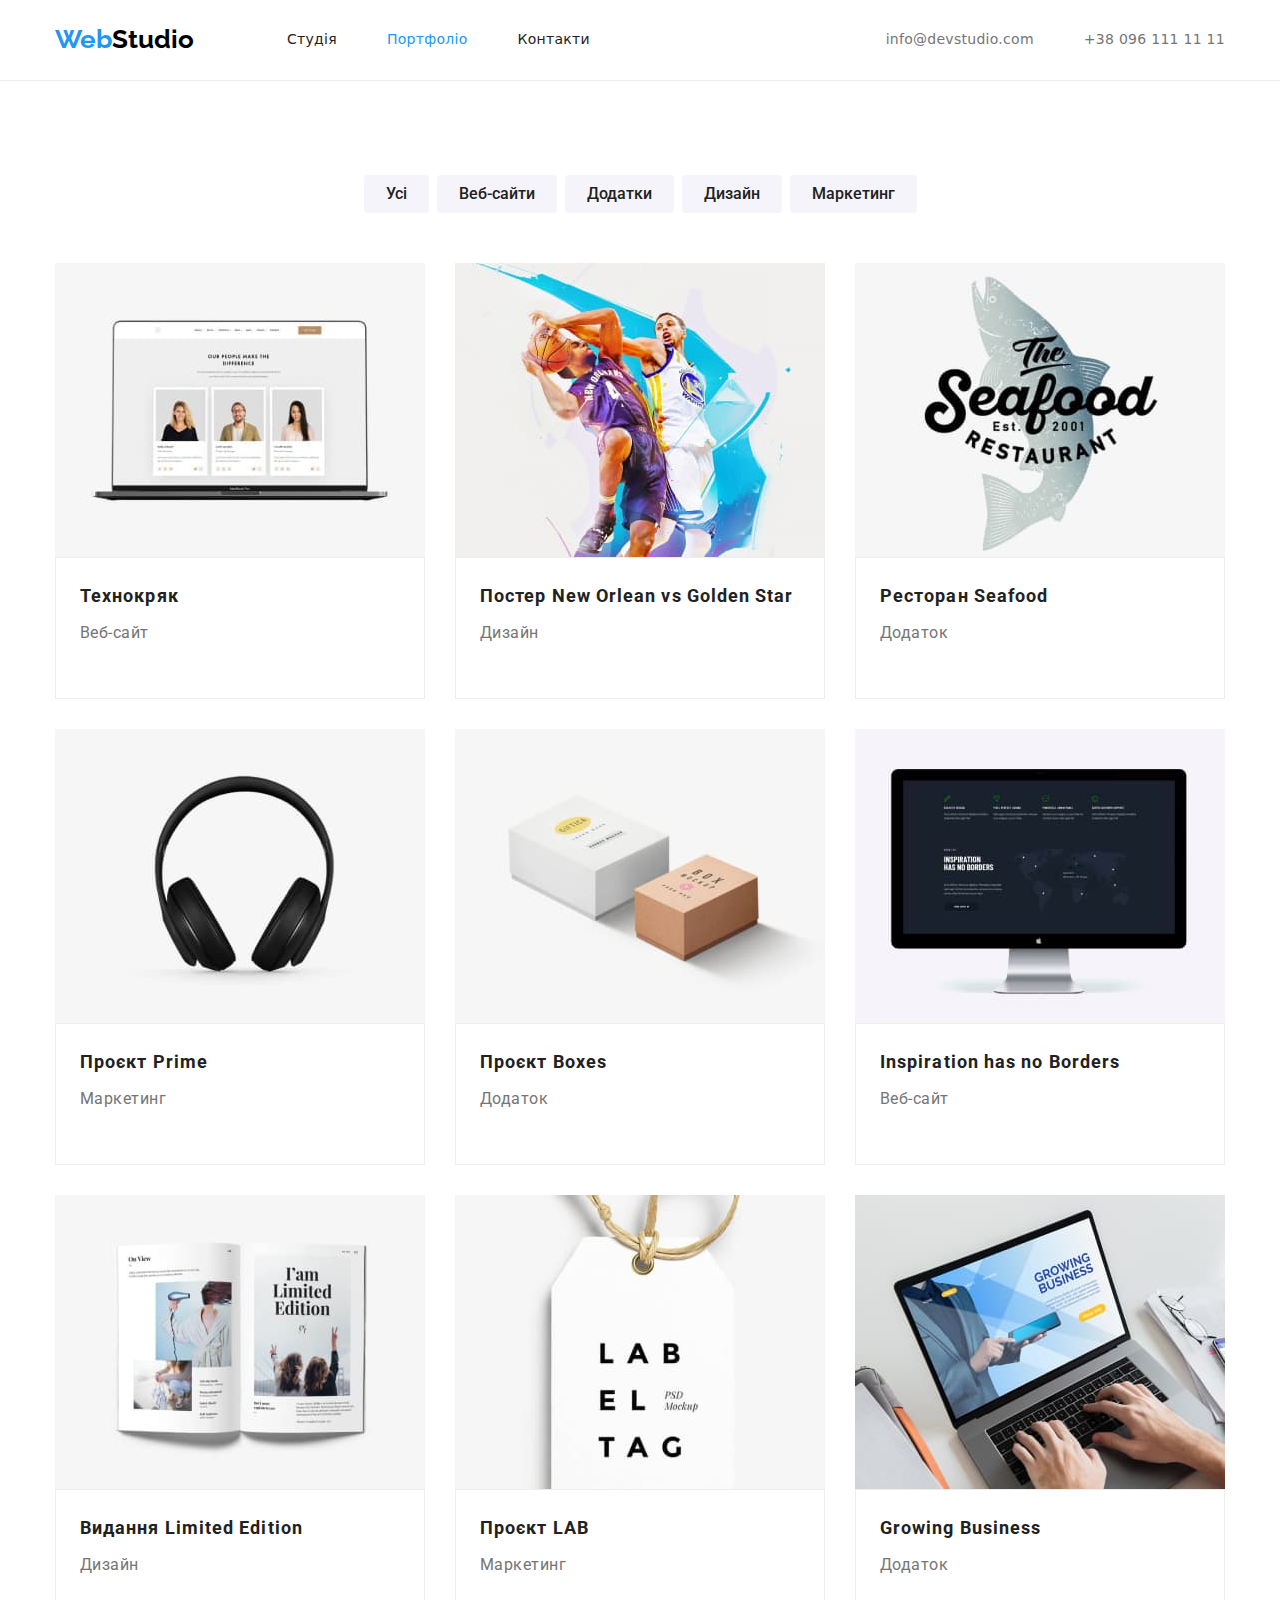
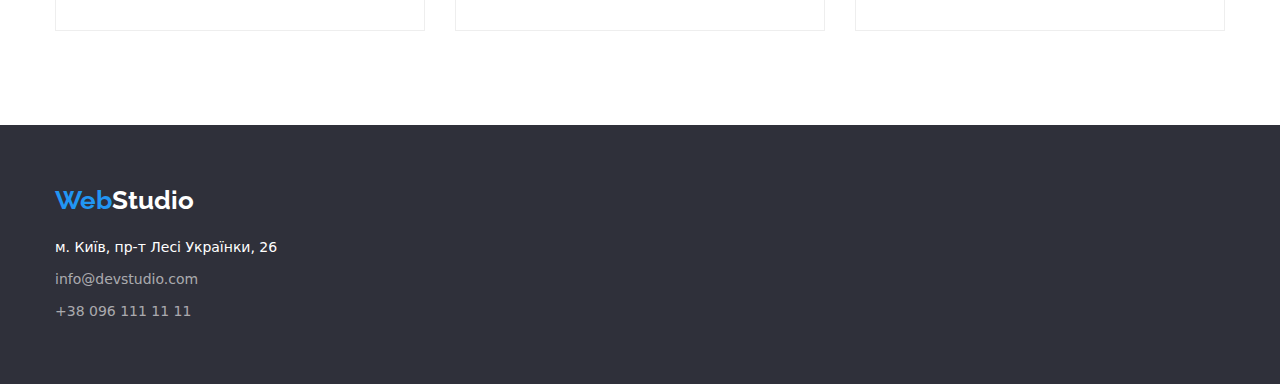
==== commit 9116d0ea: "с правками дз приняли" ====
--- a/portfolio.html
+++ b/portfolio.html
@@ -27,10 +27,10 @@
           >
           <ul class="site-nav">
             <li class="item">
-              <a href="./index.html" class="link current">Студія</a>
+              <a href="./index.html" class="link">Студія</a>
             </li>
             <li class="item">
-              <a href="./portfolio.html" class="link">Портфоліо</a>
+              <a href="./portfolio.html" class="link current">Портфоліо</a>
             </li>
             <li class="item"><a href="" class="link">Контакти</a></li>
           </ul>
@@ -130,14 +130,14 @@
               <img src="./images/img14.jpg" alt="фото проекту" width="370" />
               <div class="sub-title">
                 <h2 class="title section-title">Проєкт LAB</h2>
-                <p>Маркетинг</p>
+                <p class="text">Маркетинг</p>
               </div>
             </li>
             <li class="projects-item">
               <img src="./images/img15.jpg" alt="фото проекту" width="370" />
               <div class="sub-title">
                 <h2 class="title section-title">Growing Business</h2>
-                <p>Додаток</p>
+                <p class="text">Додаток</p>
               </div>
             </li>
           </ul>
--- a/css/style.css
+++ b/css/style.css
@@ -79,7 +79,6 @@
   padding-left: 15px;
   padding-right: 15px;
   margin: 0 auto;
-  outline: 2px solid tomato;
 }
 
 /* стили для хедер */
@@ -274,6 +273,10 @@
   margin-bottom: 10px;
 }
 
+.section-features {
+  padding-bottom: 0;
+}
+
 .section-features .title {
   color: var(--title-text-color);
   font-weight: 700;
@@ -305,13 +308,25 @@
 
 /* section team */
 
+.section-team {
+  background-color: #f5f4fa;
+}
+
 .team-list {
   display: flex;
   gap: 30px;
 }
 
+.user-about {
+  padding-top: 30px;
+  border: 1px solid #eeeeee;
+  border-radius: 0px 0px 4px 4px;
+  box-shadow: 0px 3px 1px rgba(0, 0, 0, 0.1), 0px 1px 2px rgba(0, 0, 0, 0.08),
+    0px 2px 2px rgba(0, 0, 0, 0.12);
+}
+
 .user-img {
-  margin-bottom: 30px;
+  display: block;
 }
 
 .user-title {
@@ -323,6 +338,10 @@
   line-height: 1.18;
   /* identical to box height */
   text-align: center;
+}
+
+.text {
+  margin-bottom: 30px;
 }
 
 .team-title {
@@ -349,7 +368,6 @@
   gap: 8px;
   margin-bottom: 50px;
   justify-content: center;
-  outline: 2px solid tomato;
 }
 
 .filter-btn {
@@ -367,13 +385,16 @@
 }
 .filter-list .filter-btn:hover,
 .filter-list .filter-btn:focus {
-  padding: 6px 25px;
   border: transparent;
+  box-shadow: 0px 3px 1px rgba(0, 0, 0, 0.1), 0px 1px 2px rgba(0, 0, 0, 0.08),
+    0px 2px 2px rgba(0, 0, 0, 0.12);
+
   color: var(--filters-button-color-hover);
   background-color: var(--filters-button-bcg-color-focus);
 }
 
 /* projects */
+
 .projects {
   display: flex;
   gap: 30px;
@@ -386,6 +407,7 @@
 
 .sub-title {
   padding: 20px 24px;
+  border: 1px solid #eeeeee;
 }
 
 .section-title {
